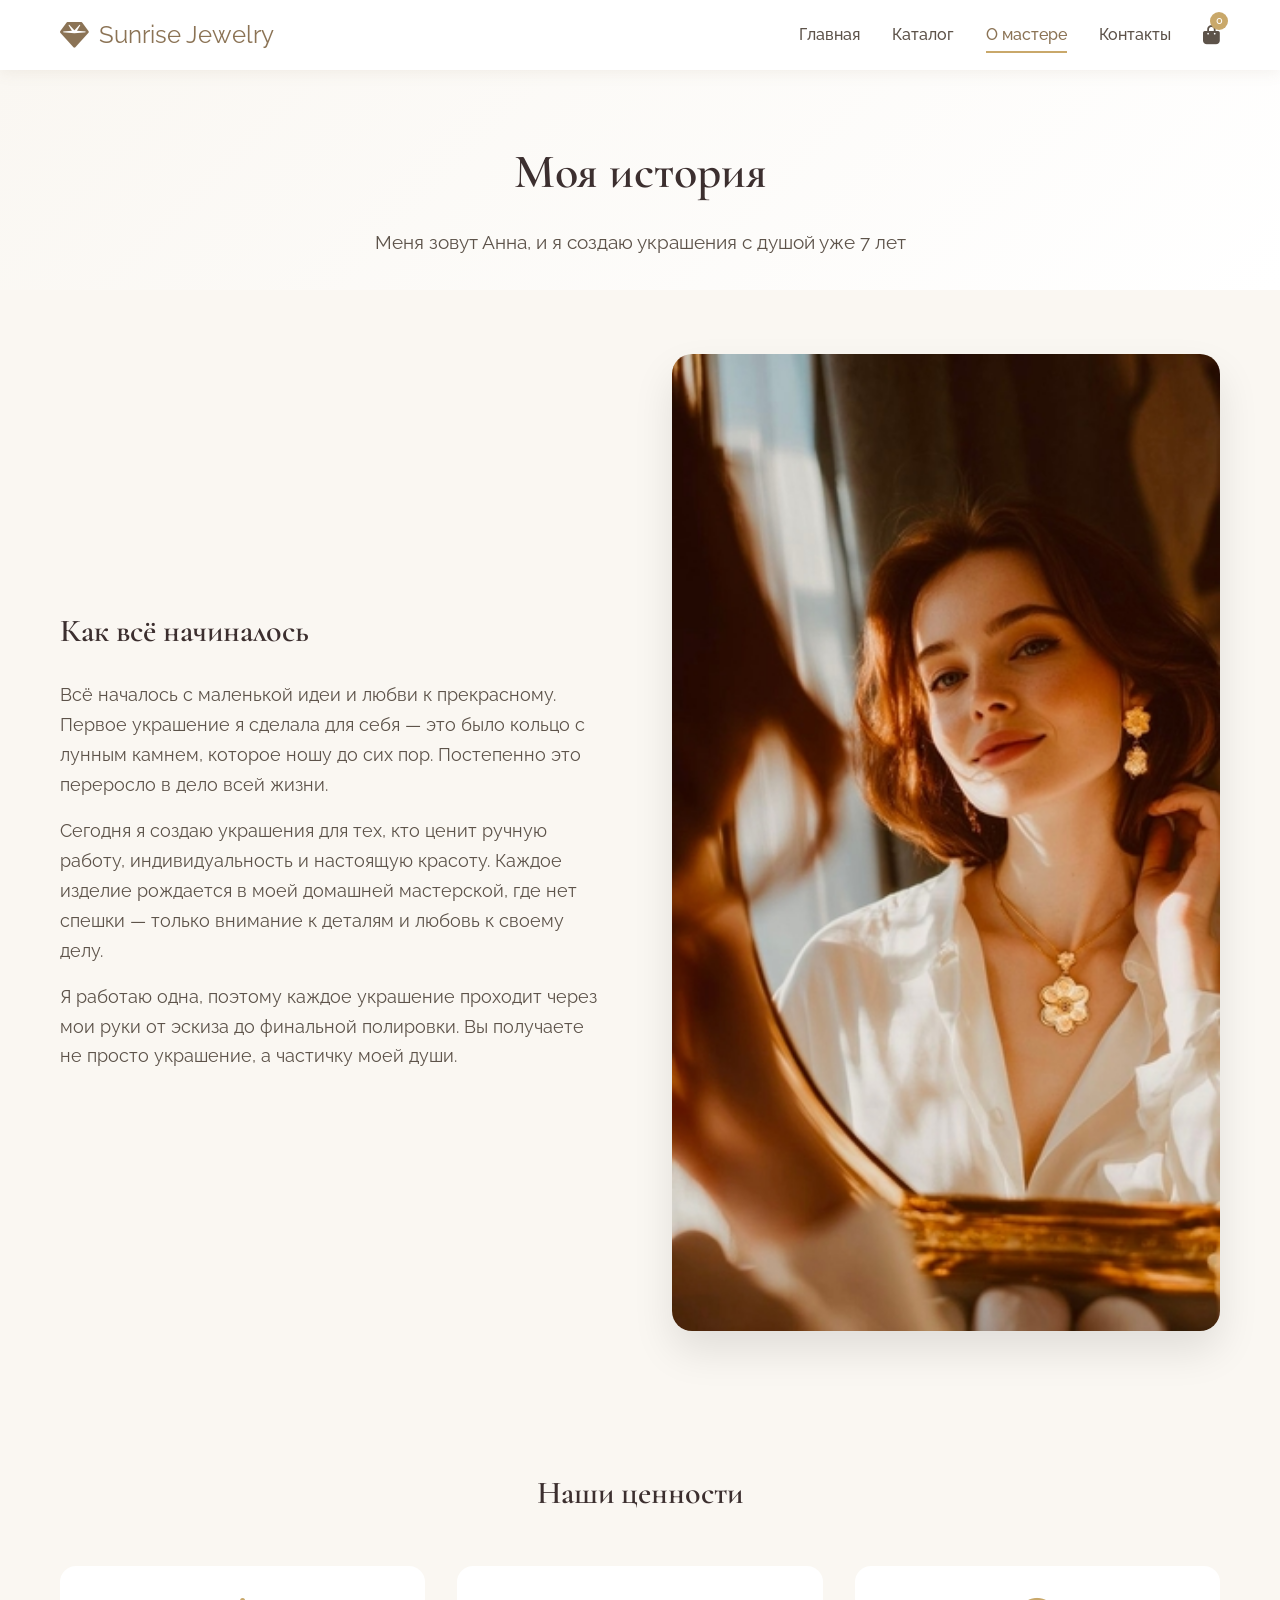
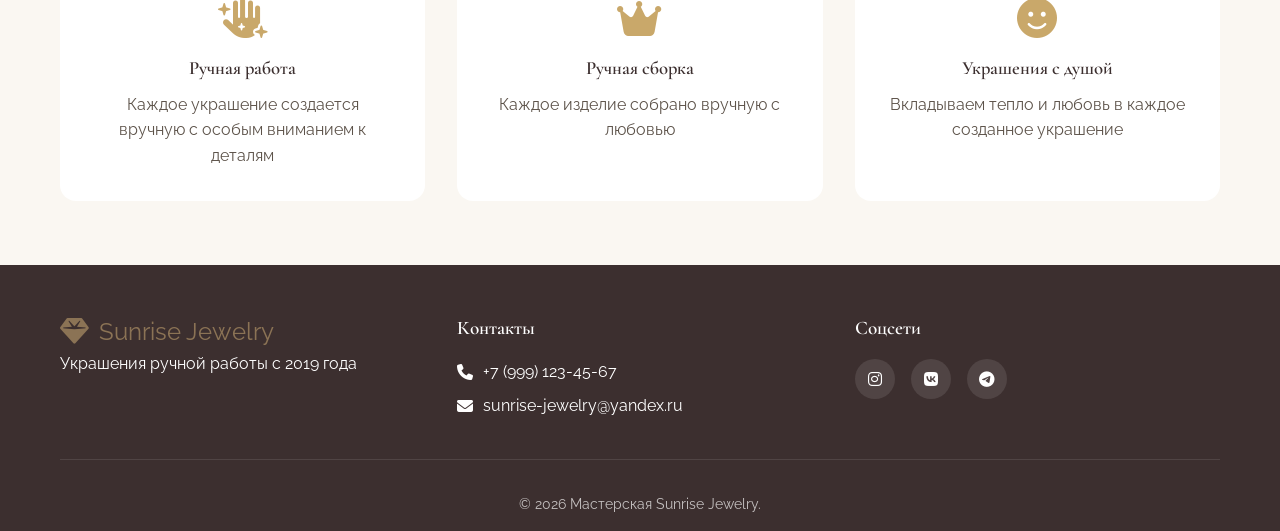
==== about.html @ 6f5cb9cb "Add files via upload" ====
<!DOCTYPE html>
<html lang="ru">
<head>
    <meta charset="UTF-8">
    <meta name="viewport" content="width=device-width, initial-scale=1.0">
    <title>О мастере - Sunrise Jewelry</title>
    <link rel="stylesheet" href="style.css">
    <link rel="stylesheet" href="https://cdnjs.cloudflare.com/ajax/libs/font-awesome/6.4.0/css/all.min.css">
    <link href="https://fonts.googleapis.com/css2?family=Cormorant+Garamond:wght@400;600&family=Raleway:wght@300;400;500&display=swap" rel="stylesheet">
</head>
<body>
    <nav class="navbar">
        <div class="container">
            <div class="logo">
                <i class="fas fa-gem"></i>
                <span>Sunrise Jewelry</span>
            </div>
            <div class="nav-links">
                <a href="index.html">Главная</a>
                <a href="catalog.html">Каталог</a>
                <a href="about.html" class="active">О мастере</a>
                <a href="contacts.html">Контакты</a>
                <a href="cart.html" class="cart-btn">
                    <i class="fas fa-shopping-bag"></i>
                    <span class="cart-count" id="cart-count">0</span>
                </a>
            </div>
        </div>
    </nav>

    <section class="about-hero">
        <div class="container">
            <h1>Моя история</h1>
            <p>Меня зовут Анна, и я создаю украшения с душой уже 7 лет</p>
        </div>
    </section>

    <section class="about-story">
        <div class="container">
            <div class="story-content">
                <div class="story-text">
                    <h2>Как всё начиналось</h2>
                    <p>Всё началось с маленькой идеи и любви к прекрасному. Первое украшение я сделала для себя — это было кольцо с лунным камнем, которое ношу до сих пор. Постепенно это переросло в дело всей жизни.</p>
                    <p>Сегодня я создаю украшения для тех, кто ценит ручную работу, индивидуальность и настоящую красоту. Каждое изделие рождается в моей домашней мастерской, где нет спешки — только внимание к деталям и любовь к своему делу.</p>
                    <p>Я работаю одна, поэтому каждое украшение проходит через мои руки от эскиза до финальной полировки. Вы получаете не просто украшение, а частичку моей души.</p>
                </div>
                <div class="story-image">
                    <img src="img/1.jpg" alt="Анна, мастер украшений">
                </div>
            </div>
        </div>
    </section>

    <section class="values">
        <div class="container">
            <h2>Наши ценности</h2>
            <div class="values-grid">
                <div class="value-card">
                    <i class="fas fa-hand-sparkles"></i>
                    <h3>Ручная работа</h3>
                    <p>Каждое украшение создается вручную с особым вниманием к деталям</p>
                </div>
                <div class="value-card">
                    <i class="fas fa-crown"></i>
                    <h3>Ручная сборка</h3>
                    <p>Каждое изделие собрано вручную с любовью</p>
                </div>
                <div class="value-card">
    		<i class="fas fa-smile"></i>
   		 <h3>Украшения с душой</h3>
 		   <p>Вкладываем тепло и любовь в каждое созданное украшение</p>
		</div>
            </div>
        </div>
    </section>

    <footer>
        <div class="container">
            <div class="footer-content">
                <div class="footer-section">
                    <div class="logo">
                        <i class="fas fa-gem"></i>
                        <span>Sunrise Jewelry</span>
                    </div>
                    <p>Украшения ручной работы с 2019 года</p>
                </div>
                <div class="footer-section">
                    <h4>Контакты</h4>
                    <p><i class="fas fa-phone"></i> +7 (999) 123-45-67</p>
                    <p><i class="fas fa-envelope"></i> sunrise-jewelry@yandex.ru</p>
                </div>
                <div class="footer-section">
                    <h4>Соцсети</h4>
                    <div class="social-links">
                        <a href="#"><i class="fab fa-instagram"></i></a>
                        <a href="#"><i class="fab fa-vk"></i></a>
                        <a href="#"><i class="fab fa-telegram"></i></a>
                    </div>
                </div>
            </div>
            <div class="footer-bottom">
                <p>&copy; 2026 Мастерская Sunrise Jewelry.</p>
            </div>
        </div>
    </footer>

    <script src="index.js"></script>
</body>
</html>
---- style.css ----
/* Основные стили для сайта украшений */
:root {
    --primary: #8B7355;       /* Коричневый */
    --secondary: #D4B996;     /* Бежевый */
    --accent: #C9A86A;        /* Золотистый */
    --light: #FAF7F2;         /* Светлый фон */
    --dark: #3C2F2F;          /* Темный текст */
    --text: #5D534A;          /* Основной текст */
}

* {
    margin: 0;
    padding: 0;
    box-sizing: border-box;
}

body {
    font-family: 'Raleway', sans-serif;
    color: var(--text);
    background-color: var(--light);
    line-height: 1.6;
}

h1, h2, h3, h4 {
    font-family: 'Cormorant Garamond', serif;
    font-weight: 600;
    color: var(--dark);
}

.container {
    max-width: 1200px;
    margin: 0 auto;
    padding: 0 20px;
}

/* Навигация */
.navbar {
    background-color: white;
    box-shadow: 0 2px 15px rgba(139, 115, 85, 0.1);
    position: sticky;
    top: 0;
    z-index: 1000;
    padding: 1rem 0;
}

.navbar .container {
    display: flex;
    justify-content: space-between;
    align-items: center;
}

.logo {
    display: flex;
    align-items: center;
    gap: 10px;
    font-size: 1.5rem;
    color: var(--primary);
    text-decoration: none;
}

.logo i {
    font-size: 1.8rem;
}

.nav-links {
    display: flex;
    gap: 2rem;
    align-items: center;
}

.nav-links a {
    text-decoration: none;
    color: var(--text);
    font-weight: 500;
    transition: color 0.3s;
    position: relative;
}

.nav-links a:hover,
.nav-links a.active {
    color: var(--primary);
}

.nav-links a.active::after {
    content: '';
    position: absolute;
    bottom: -5px;
    left: 0;
    width: 100%;
    height: 2px;
    background-color: var(--accent);
}

.cart-btn {
    position: relative;
    font-size: 1.2rem;
}

.cart-count {
    position: absolute;
    top: -8px;
    right: -8px;
    background: var(--accent);
    color: white;
    border-radius: 50%;
    width: 18px;
    height: 18px;
    font-size: 0.7rem;
    display: flex;
    align-items: center;
    justify-content: center;
}

/* Герой-секция */
.hero {
    height: 80vh;
    background: linear-gradient(rgba(139, 115, 85, 0.7), rgba(212, 185, 150, 0.5)),
                url('https://images.unsplash.com/photo-1535632066927-ab7c9ab60908?ixlib=rb-4.0.3&auto=format&fit=crop&w=1600&q=80');
    background-size: cover;
    background-position: center;
    display: flex;
    align-items: center;
    text-align: center;
    color: white;
}

.hero-overlay {
    width: 100%;
    padding: 2rem;
}

.hero h1 {
    font-size: 3.5rem;
    margin-bottom: 1rem;
    color: white;
    text-shadow: 1px 1px 3px rgba(0,0,0,0.3);
}

.hero p {
    font-size: 1.3rem;
    margin-bottom: 2rem;
    max-width: 600px;
    margin-left: auto;
    margin-right: auto;
}

.btn-hero {
    display: inline-block;
    background-color: var(--accent);
    color: white;
    padding: 15px 40px;
    text-decoration: none;
    border-radius: 30px;
    font-weight: 500;
    font-size: 1.1rem;
    transition: all 0.3s;
    border: 2px solid var(--accent);
}

.btn-hero:hover {
    background-color: transparent;
    color: white;
    transform: translateY(-3px);
    box-shadow: 0 5px 15px rgba(201, 168, 106, 0.4);
}

/* Категории */
.categories {
    padding: 5rem 0;
    background-color: white;
}

.categories h2 {
    text-align: center;
    margin-bottom: 3rem;
    font-size: 2.5rem;
}

.categories-grid {
    display: grid;
    grid-template-columns: repeat(auto-fit, minmax(250px, 1fr));
    gap: 2rem;
}

.category-card {
    text-align: center;
    transition: transform 0.3s;
}

.category-card:hover {
    transform: translateY(-10px);
}

.category-img {
    height: 200px;
    background-color: var(--light);
    border-radius: 10px;
    margin-bottom: 1rem;
    display: flex;
    align-items: center;
    justify-content: center;
    position: relative;
    overflow: hidden;
}

.category-img::before {
    content: '';
    position: absolute;
    width: 100%;
    height: 100%;
    background-size: cover;
    opacity: 0.8;
}

.category-img.rings::before {
    background-image: url('img/5.jpg');
}

.category-img.earrings::before {
    background-image: url('img/3.jpg');
}

.category-img.bracelets::before {
    background-image: url('img/2.jpg');
}

.category-img.necklaces::before {
    background-image: url('img/4.jpg');
}

.category-card h3 {
    margin-bottom: 0.5rem;
    font-size: 1.5rem;
}

/* О мастере */
.about {
    padding: 5rem 0;
    background-color: var(--light);
}

.about-content {
    display: grid;
    grid-template-columns: 1fr 1fr;
    gap: 4rem;
    align-items: center;
}

.about-text h2 {
    font-size: 2.5rem;
    margin-bottom: 1.5rem;
}

.about-text p {
    margin-bottom: 1.5rem;
    font-size: 1.1rem;
}

.btn-about {
    display: inline-block;
    padding: 12px 30px;
    background-color: transparent;
    color: var(--primary);
    border: 2px solid var(--primary);
    text-decoration: none;
    border-radius: 30px;
    margin-top: 1rem;
    transition: all 0.3s;
}

.btn-about:hover {
    background-color: var(--primary);
    color: white;
}

.about-image {
    height: 400px;
    background-color: white;
    border-radius: 10px;
    display: flex;
    align-items: center;
    justify-content: center;
    box-shadow: 0 10px 30px rgba(0,0,0,0.1);
}

.placeholder-image {
    text-align: center;
    color: var(--secondary);
}

.placeholder-image i {
    font-size: 5rem;
    margin-bottom: 1rem;
}

/* Процесс */
.process {
    padding: 5rem 0;
    background-color: white;
}

.process h2 {
    text-align: center;
    margin-bottom: 3rem;
    font-size: 2.5rem;
}

.process-steps {
    display: grid;
    grid-template-columns: repeat(auto-fit, minmax(200px, 1fr));
    gap: 2rem;
    text-align: center;
}

.step-icon {
    width: 80px;
    height: 80px;
    background-color: var(--light);
    border-radius: 50%;
    display: flex;
    align-items: center;
    justify-content: center;
    margin: 0 auto 1rem;
    font-size: 2rem;
    color: var(--primary);
}

/* Футер */
footer {
    background-color: var(--dark);
    color: white;
    padding: 3rem 0 1rem;
}

.footer-content {
    display: grid;
    grid-template-columns: repeat(auto-fit, minmax(250px, 1fr));
    gap: 2rem;
    margin-bottom: 2rem;
}

.footer-section h4 {
    color: white;
    margin-bottom: 1rem;
    font-size: 1.2rem;
}

.footer-section p {
    margin-bottom: 0.5rem;
    display: flex;
    align-items: center;
    gap: 10px;
}

.social-links {
    display: flex;
    gap: 1rem;
    margin-top: 1rem;
}

.social-links a {
    display: inline-flex;
    align-items: center;
    justify-content: center;
    width: 40px;
    height: 40px;
    background-color: rgba(255,255,255,0.1);
    border-radius: 50%;
    color: white;
    text-decoration: none;
    transition: background-color 0.3s;
}

.social-links a:hover {
    background-color: var(--accent);
}

.subscribe {
    display: flex;
    margin-top: 1rem;
}

.subscribe input {
    flex: 1;
    padding: 10px;
    border: none;
    border-radius: 4px 0 0 4px;
}

.subscribe button {
    background-color: var(--accent);
    color: white;
    border: none;
    padding: 10px 20px;
    border-radius: 0 4px 4px 0;
    cursor: pointer;
}

.footer-bottom {
    text-align: center;
    padding-top: 2rem;
    border-top: 1px solid rgba(255,255,255,0.1);
    font-size: 0.9rem;
    color: rgba(255,255,255,0.7);
}

/* Адаптивность */
@media (max-width: 768px) {
    .hero h1 {
        font-size: 2.5rem;
    }
    
    .nav-links {
        display: none; /* Здесь нужно будет сделать бургер-меню */
    }
    
    .about-content {
        grid-template-columns: 1fr;
    }
    
    .process-steps {
        grid-template-columns: repeat(2, 1fr);
    }
}
/* ===== СТРАНИЦА КАТАЛОГА ===== */

.catalog-header {
    background: linear-gradient(135deg, var(--light) 0%, white 100%);
    padding: 4rem 0 2rem;
    text-align: center;
}

.catalog-header h1 {
    font-size: 3rem;
    margin-bottom: 0.5rem;
}

.catalog-header p {
    font-size: 1.2rem;
    color: var(--text);
}

.catalog-section {
    padding: 2rem 0 4rem;
}

.catalog-layout {
    display: grid;
    grid-template-columns: 280px 1fr;
    gap: 2rem;
}

/* Боковая панель фильтров */
.filters-sidebar {
    background: white;
    padding: 1.5rem;
    border-radius: 12px;
    box-shadow: 0 2px 10px rgba(0,0,0,0.05);
    position: sticky;
    top: 100px;
    height: fit-content;
}

.filters-sidebar h3 {
    margin-bottom: 1.5rem;
    font-size: 1.3rem;
    display: flex;
    align-items: center;
    gap: 0.5rem;
}

.filter-group {
    margin-bottom: 1.5rem;
    padding-bottom: 1.5rem;
    border-bottom: 1px solid #eee;
}

.filter-group h4 {
    margin-bottom: 1rem;
    font-size: 1rem;
    color: var(--dark);
}

.filter-options {
    display: flex;
    flex-direction: column;
    gap: 0.75rem;
}

.filter-checkbox {
    display: flex;
    align-items: center;
    gap: 0.5rem;
    cursor: pointer;
    font-size: 0.95rem;
    color: var(--text);
    transition: color 0.3s;
}

.filter-checkbox:hover {
    color: var(--primary);
}

.filter-checkbox input {
    width: 18px;
    height: 18px;
    cursor: pointer;
    accent-color: var(--accent);
}

/* Ползунок цены */
.price-range {
    padding: 0.5rem 0;
}

.price-range input {
    width: 100%;
    margin-bottom: 1rem;
}

.price-values {
    display: flex;
    justify-content: space-between;
    font-size: 0.9rem;
    color: var(--text);
}

.price-values span {
    background: var(--light);
    padding: 0.25rem 0.75rem;
    border-radius: 20px;
}

.btn-reset-filters {
    width: 100%;
    padding: 0.75rem;
    background: transparent;
    border: 1px solid var(--secondary);
    border-radius: 8px;
    color: var(--primary);
    cursor: pointer;
    transition: all 0.3s;
    font-size: 0.9rem;
}

.btn-reset-filters:hover {
    background: var(--secondary);
    color: var(--dark);
}

/* Шапка товаров */
.products-header {
    display: flex;
    justify-content: space-between;
    align-items: center;
    margin-bottom: 2rem;
    flex-wrap: wrap;
    gap: 1rem;
}

.products-count {
    color: var(--text);
    font-size: 0.9rem;
}

.sort-select {
    padding: 0.5rem 1rem;
    border: 1px solid var(--secondary);
    border-radius: 8px;
    background: white;
    color: var(--dark);
    cursor: pointer;
    font-family: inherit;
}

/* Карточка товара в каталоге */
.product-card {
    background: white;
    border-radius: 12px;
    overflow: hidden;
    box-shadow: 0 2px 10px rgba(0,0,0,0.05);
    transition: all 0.3s;
    position: relative;
}

.product-card:hover {
    transform: translateY(-5px);
    box-shadow: 0 10px 30px rgba(139, 115, 85, 0.15);
}

.product-badge {
    position: absolute;
    top: 1rem;
    left: 1rem;
    background: var(--accent);
    color: white;
    padding: 0.25rem 0.75rem;
    border-radius: 20px;
    font-size: 0.75rem;
    font-weight: 500;
    z-index: 1;
}

.product-image {
    height: 250px;
    background-color: var(--light);
    display: flex;
    align-items: center;
    justify-content: center;
    position: relative;
    overflow: hidden;
}

.product-image img {
    width: 100%;
    height: 100%;
    object-fit: cover;
    transition: transform 0.3s;
}

.product-card:hover .product-image img {
    transform: scale(1.05);
}

.product-info {
    padding: 1.25rem;
}

.product-category {
    font-size: 0.75rem;
    color: var(--accent);
    text-transform: uppercase;
    letter-spacing: 1px;
    margin-bottom: 0.5rem;
}

.product-title {
    font-size: 1.1rem;
    font-weight: 500;
    margin-bottom: 0.5rem;
    color: var(--dark);
}

.product-description {
    font-size: 0.85rem;
    color: var(--text);
    margin-bottom: 1rem;
    line-height: 1.4;
}

.product-meta {
    display: flex;
    justify-content: space-between;
    align-items: center;
    margin-bottom: 1rem;
}

.product-price {
    font-size: 1.3rem;
    font-weight: 600;
    color: var(--primary);
}

.product-original-price {
    font-size: 0.8rem;
    color: #999;
    text-decoration: line-through;
    margin-left: 0.5rem;
}

.btn-cart {
    background: var(--light);
    border: none;
    padding: 0.5rem;
    border-radius: 8px;
    cursor: pointer;
    color: var(--primary);
    transition: all 0.3s;
    width: 36px;
    height: 36px;
}

.btn-cart:hover {
    background: var(--accent);
    color: white;
}

.btn-details {
    display: block;
    width: 100%;
    padding: 0.6rem;
    background: transparent;
    border: 1px solid var(--secondary);
    border-radius: 6px;
    color: var(--text);
    text-align: center;
    text-decoration: none;
    font-size: 0.85rem;
    transition: all 0.3s;
    margin-top: 0.5rem;
}

.btn-details:hover {
    background: var(--secondary);
    color: var(--dark);
}

/* Пустое состояние */
.empty-products {
    text-align: center;
    padding: 4rem;
    background: white;
    border-radius: 12px;
}

.empty-products i {
    font-size: 4rem;
    color: var(--secondary);
    margin-bottom: 1rem;
}

/* Адаптивность каталога */
@media (max-width: 992px) {
    .catalog-layout {
        grid-template-columns: 1fr;
    }
    
    .filters-sidebar {
        position: static;
    }
}

@media (max-width: 768px) {
    .products-header {
        flex-direction: column;
        align-items: flex-start;
    }
    
    .product-image {
        height: 200px;
    }
}
/* Убираем оформление ссылок у карточек категорий */
.category-card {
    text-decoration: none;  /* убираем подчеркивание */
    color: inherit;         /* наследуем цвет от родителя */
    display: block;         /* чтобы вся карточка была кликабельной */
}

.category-card h3,
.category-card p {
    color: var(--dark);     /* возвращаем темный цвет тексту */
    text-decoration: none;  /* убираем подчеркивание */
}

.category-card:hover h3 {
    color: var(--primary);  /* при наведении меняем цвет на основной */
}
/* ===== СТРАНИЦА КОРЗИНЫ ===== */

.cart-header {
    background: linear-gradient(135deg, var(--light) 0%, white 100%);
    padding: 3rem 0 2rem;
    text-align: center;
}

.cart-header h1 {
    font-size: 3rem;
    margin-bottom: 0.5rem;
}

.cart-section {
    padding: 2rem 0 4rem;
}

.cart-layout {
    display: grid;
    grid-template-columns: 1fr 380px;
    gap: 2rem;
}

/* Товары в корзине */
.cart-items h2 {
    margin-bottom: 1.5rem;
    font-size: 1.5rem;
}

.cart-item {
    display: flex;
    gap: 1.5rem;
    background: white;
    padding: 1rem;
    border-radius: 12px;
    margin-bottom: 1rem;
    box-shadow: 0 2px 8px rgba(0,0,0,0.05);
}

.cart-item-image {
    width: 100px;
    height: 100px;
    border-radius: 8px;
    overflow: hidden;
}

.cart-item-image img {
    width: 100%;
    height: 100%;
    object-fit: cover;
}

.cart-item-details {
    flex: 1;
}

.cart-item-title {
    font-size: 1.1rem;
    font-weight: 500;
    margin-bottom: 0.25rem;
}

.cart-item-price {
    color: var(--primary);
    font-weight: 600;
}

.cart-item-remove {
    background: none;
    border: none;
    color: #999;
    cursor: pointer;
    font-size: 1.2rem;
    transition: color 0.3s;
}

.cart-item-remove:hover {
    color: #e74c3c;
}

/* Итого */
.cart-summary {
    background: white;
    padding: 1.5rem;
    border-radius: 12px;
    box-shadow: 0 2px 8px rgba(0,0,0,0.05);
    position: sticky;
    top: 100px;
    height: fit-content;
}

.cart-summary h2 {
    margin-bottom: 1rem;
    font-size: 1.3rem;
}

.summary-details {
    border-top: 1px solid #eee;
    margin-bottom: 1.5rem;
}

.summary-row {
    display: flex;
    justify-content: space-between;
    padding: 0.75rem 0;
    border-bottom: 1px solid #eee;
}

.summary-row.total {
    font-weight: 700;
    font-size: 1.2rem;
    color: var(--dark);
    border-bottom: none;
}

.btn-checkout {
    width: 100%;
    padding: 1rem;
    background: var(--accent);
    color: white;
    border: none;
    border-radius: 8px;
    font-size: 1rem;
    font-weight: 600;
    cursor: pointer;
    transition: background 0.3s;
    margin-bottom: 1rem;
}

.btn-checkout:hover {
    background: #b8945a;
}

.btn-continue {
    display: block;
    text-align: center;
    padding: 0.8rem;
    background: transparent;
    border: 1px solid var(--secondary);
    border-radius: 8px;
    color: var(--text);
    text-decoration: none;
    font-size: 0.9rem;
    transition: all 0.3s;
}

.btn-continue:hover {
    background: var(--secondary);
}

/* Модальное окно */
.modal {
    position: fixed;
    top: 0;
    left: 0;
    width: 100%;
    height: 100%;
    background: rgba(0,0,0,0.5);
    display: flex;
    align-items: center;
    justify-content: center;
    z-index: 2000;
}

.modal-content {
    background: white;
    padding: 2rem;
    border-radius: 16px;
    max-width: 500px;
    width: 90%;
    max-height: 90vh;
    overflow-y: auto;
    position: relative;
}

.close-modal {
    position: absolute;
    top: 1rem;
    right: 1.5rem;
    font-size: 1.8rem;
    cursor: pointer;
    color: #999;
}

.close-modal:hover {
    color: var(--dark);
}

.form-group {
    margin-bottom: 1rem;
}

.form-group label {
    display: block;
    margin-bottom: 0.5rem;
    font-weight: 500;
}

.form-group input,
.form-group textarea {
    width: 100%;
    padding: 0.75rem;
    border: 1px solid var(--secondary);
    border-radius: 8px;
    font-family: inherit;
}

.btn-submit {
    width: 100%;
    padding: 0.75rem;
    background: var(--primary);
    color: white;
    border: none;
    border-radius: 8px;
    font-size: 1rem;
    cursor: pointer;
}

.success-message {
    background: #d4edda;
    color: #155724;
    padding: 1rem;
    border-radius: 8px;
    margin-top: 1rem;
}

.error-message {
    background: #f8d7da;
    color: #721c24;
    padding: 1rem;
    border-radius: 8px;
    margin-top: 1rem;
}

.empty-cart {
    text-align: center;
    padding: 4rem;
    background: white;
    border-radius: 12px;
}

.empty-cart i {
    font-size: 4rem;
    color: var(--secondary);
    margin-bottom: 1rem;
}

/* Адаптивность */
@media (max-width: 768px) {
    .cart-layout {
        grid-template-columns: 1fr;
    }
    
    .cart-summary {
        position: static;
    }
    
    .cart-item {
        flex-wrap: wrap;
    }
}
/* ===== СТРАНИЦА КОНТАКТОВ ===== */

.contacts-hero {
    background: linear-gradient(135deg, var(--light) 0%, white 100%);
    padding: 4rem 0 2rem;
    text-align: center;
}

.contacts-hero h1 {
    font-size: 3rem;
    margin-bottom: 0.5rem;
}

.contacts-info {
    padding: 4rem 0;
}

.contacts-grid {
    display: grid;
    grid-template-columns: repeat(auto-fit, minmax(250px, 1fr));
    gap: 2rem;
}

.contact-card {
    background: white;
    padding: 2rem;
    border-radius: 16px;
    text-align: center;
    box-shadow: 0 2px 10px rgba(0,0,0,0.05);
    transition: transform 0.3s;
}

.contact-card:hover {
    transform: translateY(-5px);
}

.contact-card i {
    font-size: 2.5rem;
    color: var(--accent);
    margin-bottom: 1rem;
}

.contact-card h3 {
    margin-bottom: 1rem;
}

.contact-card p {
    color: var(--text);
    line-height: 1.5;
}

.contact-card .small {
    font-size: 0.8rem;
    color: #999;
    margin-top: 0.5rem;
}

/* Социальные сети */
.social-section {
    background-color: var(--light);
    padding: 4rem 0;
}

.social-section h2 {
    text-align: center;
    font-size: 2rem;
    margin-bottom: 2rem;
}

.social-grid {
    display: grid;
    grid-template-columns: repeat(auto-fit, minmax(250px, 1fr));
    gap: 2rem;
    max-width: 800px;
    margin: 0 auto;
}

.social-link {
    background: white;
    padding: 1.5rem;
    border-radius: 16px;
    text-align: center;
    text-decoration: none;
    transition: all 0.3s;
    display: block;
}

.social-link i {
    font-size: 2.5rem;
    margin-bottom: 0.5rem;
}

.social-link span {
    display: block;
    font-weight: 600;
    margin-bottom: 0.25rem;
}

.social-link p {
    font-size: 0.85rem;
    color: var(--text);
}

.social-link.instagram i { color: #E4405F; }
.social-link.vk i { color: #0077FF; }
.social-link.telegram i { color: #26A5E4; }

.social-link:hover {
    transform: translateY(-5px);
    box-shadow: 0 10px 20px rgba(0,0,0,0.1);
}

/* Карта */
.map-section {
    padding: 4rem 0;
}

.map-section h2 {
    text-align: center;
    font-size: 2rem;
    margin-bottom: 2rem;
}

.map-container {
    max-width: 800px;
    margin: 0 auto;
}
/* ===== СТРАНИЦА "О МАСТЕРЕ" ===== */

.about-hero {
    background: linear-gradient(135deg, var(--light) 0%, white 100%);
    padding: 4rem 0 2rem;
    text-align: center;
}

.about-hero h1 {
    font-size: 3rem;
    margin-bottom: 1rem;
}

.about-hero p {
    font-size: 1.2rem;
    max-width: 800px;
    margin: 0 auto;
    color: var(--text);
}

.about-story {
    padding: 4rem 0;
}

.story-content {
    display: grid;
    grid-template-columns: 1fr 1fr;
    gap: 4rem;
    align-items: center;
}

.story-text h2 {
    font-size: 2rem;
    margin-bottom: 1.5rem;
}

.story-text p {
    margin-bottom: 1rem;
    font-size: 1.1rem;
    line-height: 1.7;
}

.story-image img {
    width: 100%;
    border-radius: 20px;
    box-shadow: 0 20px 40px rgba(0,0,0,0.1);
}

.values {
    background-color: var(--light);
    padding: 4rem 0;
}

.values h2 {
    text-align: center;
    font-size: 2rem;
    margin-bottom: 3rem;
}

.values-grid {
    display: grid;
    grid-template-columns: repeat(auto-fit, minmax(280px, 1fr));
    gap: 2rem;
}

.value-card {
    background: white;
    padding: 2rem;
    border-radius: 16px;
    text-align: center;
    transition: transform 0.3s;
}

.value-card:hover {
    transform: translateY(-5px);
}

.value-card i {
    font-size: 2.5rem;
    color: var(--accent);
    margin-bottom: 1rem;
}

.value-card h3 {
    margin-bottom: 0.5rem;
}

@media (max-width: 768px) {
    .story-content {
        grid-template-columns: 1fr;
    }
    
    .about-hero h1 {
        font-size: 2rem;
    }
}
/* ===== БЛОК ДОСТАВКИ ===== */

.delivery-info {
    padding: 4rem 0;
    background-color: var(--light);
}

.delivery-card {
    background: white;
    padding: 2.5rem;
    border-radius: 20px;
    text-align: center;
    max-width: 600px;
    margin: 0 auto;
    box-shadow: 0 5px 20px rgba(0,0,0,0.05);
}

.delivery-card i {
    font-size: 3rem;
    color: var(--accent);
    margin-bottom: 1rem;
}

.delivery-card h3 {
    margin-bottom: 0.5rem;
}

.delivery-card .small {
    font-size: 0.85rem;
    color: var(--text);
    margin-top: 0.5rem;
}
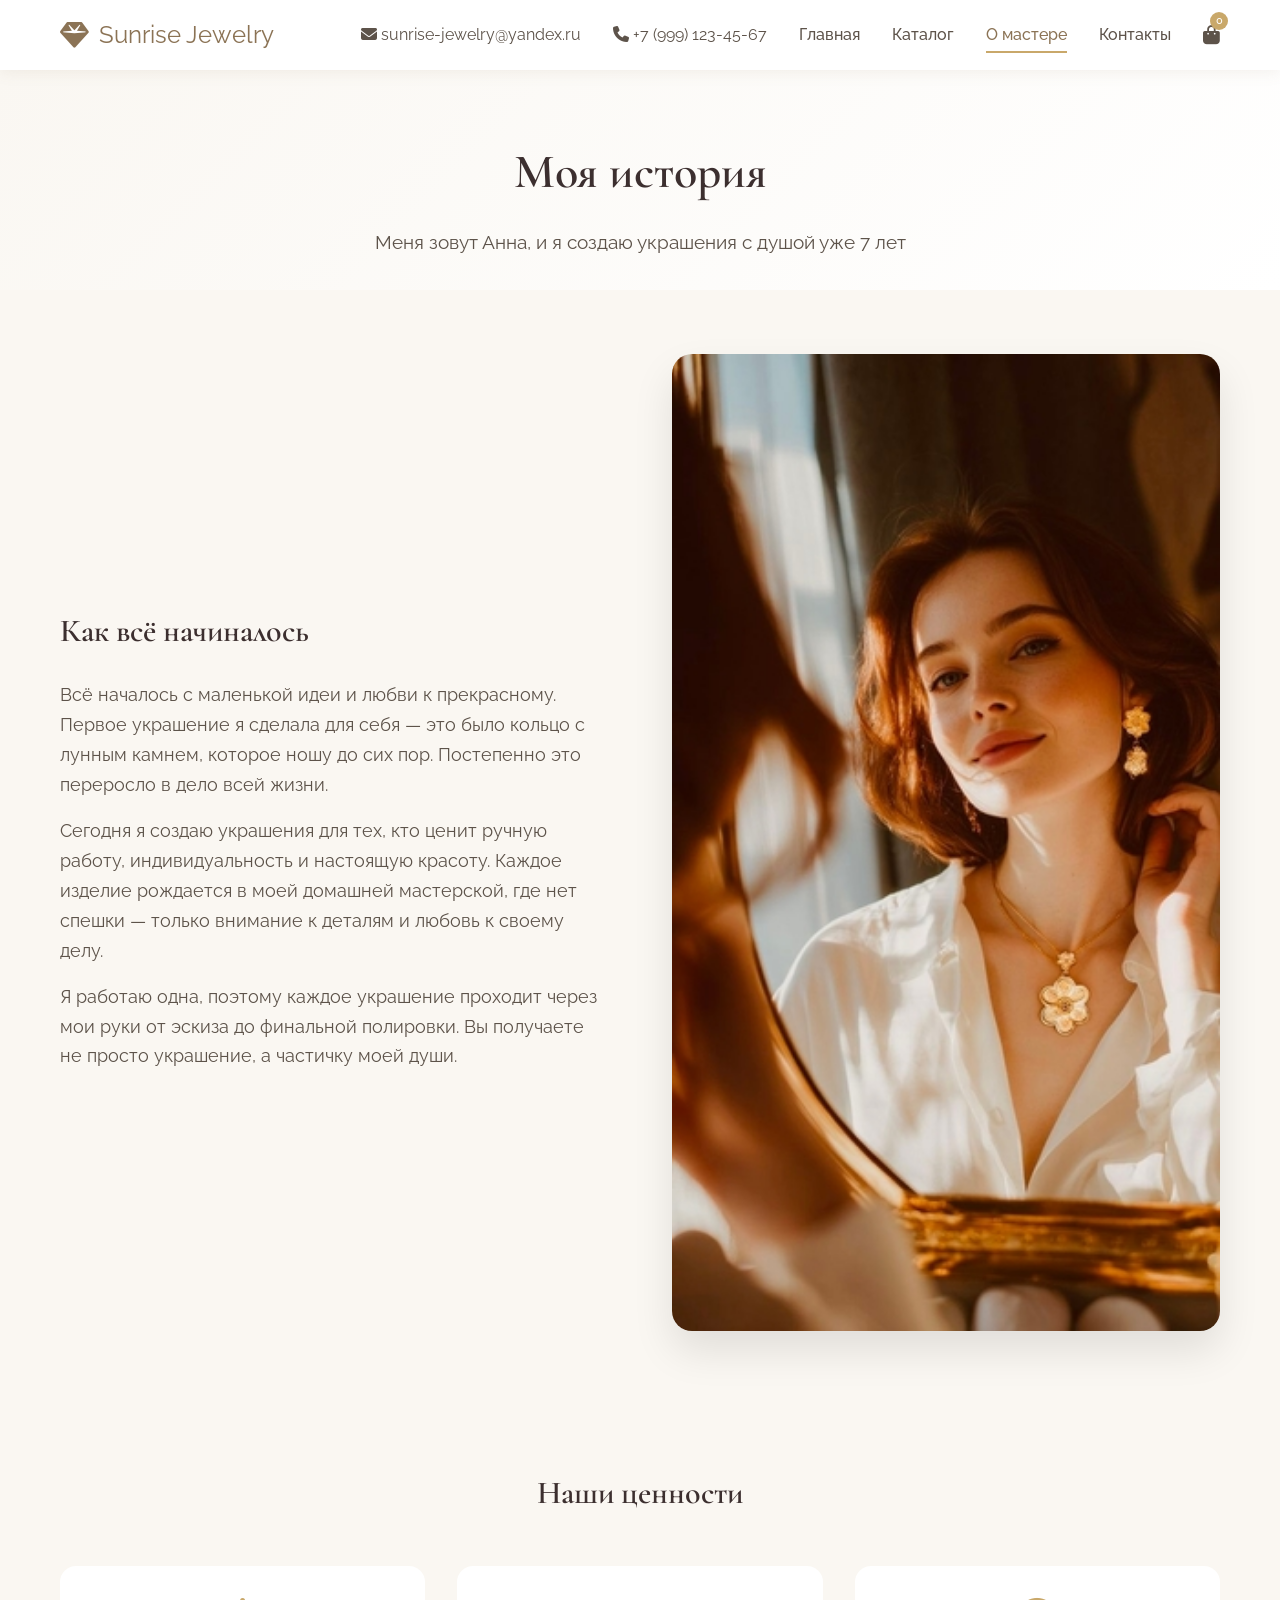
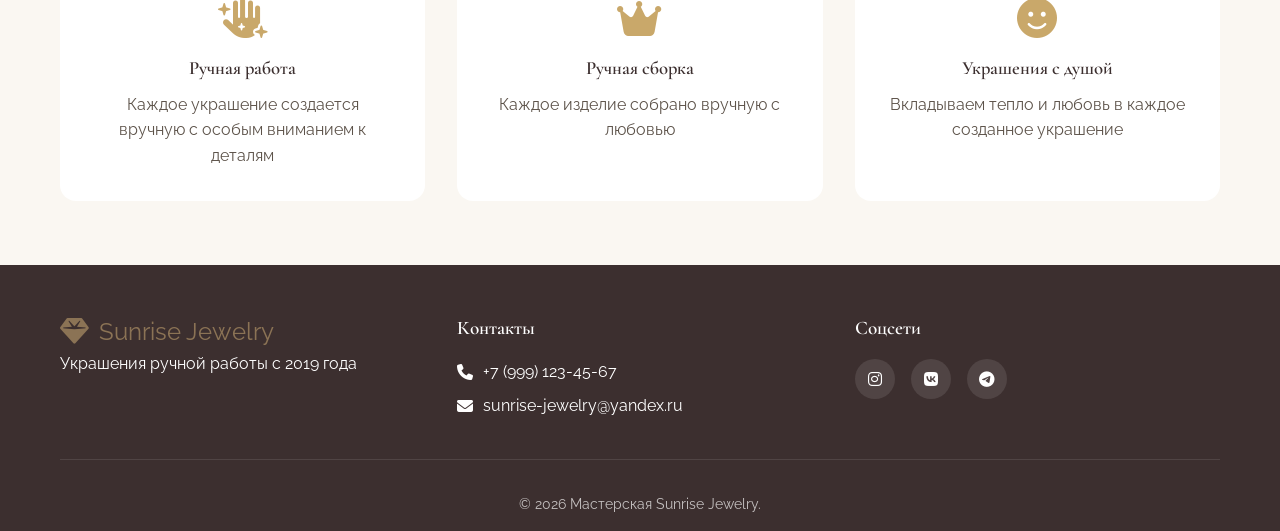
==== commit a0e27643: "Add files via upload" ====
--- a/about.html
+++ b/about.html
@@ -16,6 +16,8 @@
                 <span>Sunrise Jewelry</span>
             </div>
             <div class="nav-links">
+		<p><i class="fas fa-envelope"></i>  sunrise-jewelry@yandex.ru
+		<p><i class="fas fa-phone"></i> +7 (999) 123-45-67</p>
                 <a href="index.html">Главная</a>
                 <a href="catalog.html">Каталог</a>
                 <a href="about.html" class="active">О мастере</a>
--- a/style.css
+++ b/style.css
@@ -113,7 +113,7 @@
 
 /* Герой-секция */
 .hero {
-    height: 80vh;
+    height: 60vh;
     background: linear-gradient(rgba(139, 115, 85, 0.7), rgba(212, 185, 150, 0.5)),
                 url('https://images.unsplash.com/photo-1535632066927-ab7c9ab60908?ixlib=rb-4.0.3&auto=format&fit=crop&w=1600&q=80');
     background-size: cover;
@@ -574,6 +574,12 @@
 }
 
 /* Карточка товара в каталоге */
+.products-grid {
+    display: grid;
+    grid-template-columns: repeat(2, 1fr);  /* ← 2 карточки в ряд */
+    gap: 2rem;
+}
+
 .product-card {
     background: white;
     border-radius: 12px;
@@ -704,6 +710,7 @@
     background: var(--secondary);
     color: var(--dark);
 }
+
 
 /* Пустое состояние */
 .empty-products {
@@ -1271,4 +1278,123 @@
     font-size: 0.85rem;
     color: var(--text);
     margin-top: 0.5rem;
-}+}
+/* ===== СЛАЙДЕР ===== */
+.slider-container {
+    width: 100%;
+    max-width: 1200px;
+    margin: 2rem auto 0;
+    position: relative;
+    border-radius: 20px;
+    overflow: hidden;
+}
+
+.slider {
+    position: relative;
+    width: 100%;
+    overflow: hidden;
+    border-radius: 16px;
+    box-shadow: 0 10px 30px rgba(0,0,0,0.1);
+}
+
+.slider-wrapper {
+    display: flex;
+    transition: transform 0.5s ease-in-out;
+}
+
+.slide {
+    min-width: 100%;
+    height: 400px;
+}
+
+.slide img {
+    width: 100%;
+    height: 100%;
+    object-fit: cover;
+}
+
+/* Кнопки */
+.slider-btn {
+    position: absolute;
+    top: 50%;
+    transform: translateY(-50%);
+    background: rgba(0,0,0,0.5);
+    color: white;
+    border: none;
+    width: 40px;
+    height: 40px;
+    border-radius: 50%;
+    cursor: pointer;
+    font-size: 1.5rem;
+    display: flex;
+    align-items: center;
+    justify-content: center;
+    transition: background 0.3s;
+    z-index: 10;
+}
+
+.slider-btn:hover {
+    background: rgba(0,0,0,0.8);
+}
+
+.prev {
+    left: 20px;
+}
+
+.next {
+    right: 20px;
+}
+
+/* Точки */
+.slider-dots {
+    display: flex;
+    justify-content: center;
+    gap: 10px;
+    margin-top: 15px;
+}
+
+.dot {
+    width: 10px;
+    height: 10px;
+    background: var(--secondary);
+    border-radius: 50%;
+    cursor: pointer;
+    transition: background 0.3s;
+}
+
+.dot.active {
+    background: var(--accent);
+}
+
+/* Адаптивность */
+@media (max-width: 768px) {
+    .slide {
+        height: 250px;
+    }
+    
+    .slider-btn {
+        width: 30px;
+        height: 30px;
+        font-size: 1rem;
+    }
+}
+/* Бейдж "Акция" на слайдере */
+.slide {
+    position: relative;
+}
+
+.slider-badge {
+    position: absolute;
+    top: 20px;
+    left: 20px;
+    background: #e74c3c;
+    color: white;
+    padding: 8px 20px;
+    border-radius: 30px;
+    font-size: 0.9rem;
+    font-weight: 600;
+    letter-spacing: 1px;
+    z-index: 10;
+    box-shadow: 0 2px 10px rgba(0,0,0,0.2);
+    text-transform: uppercase;
+}
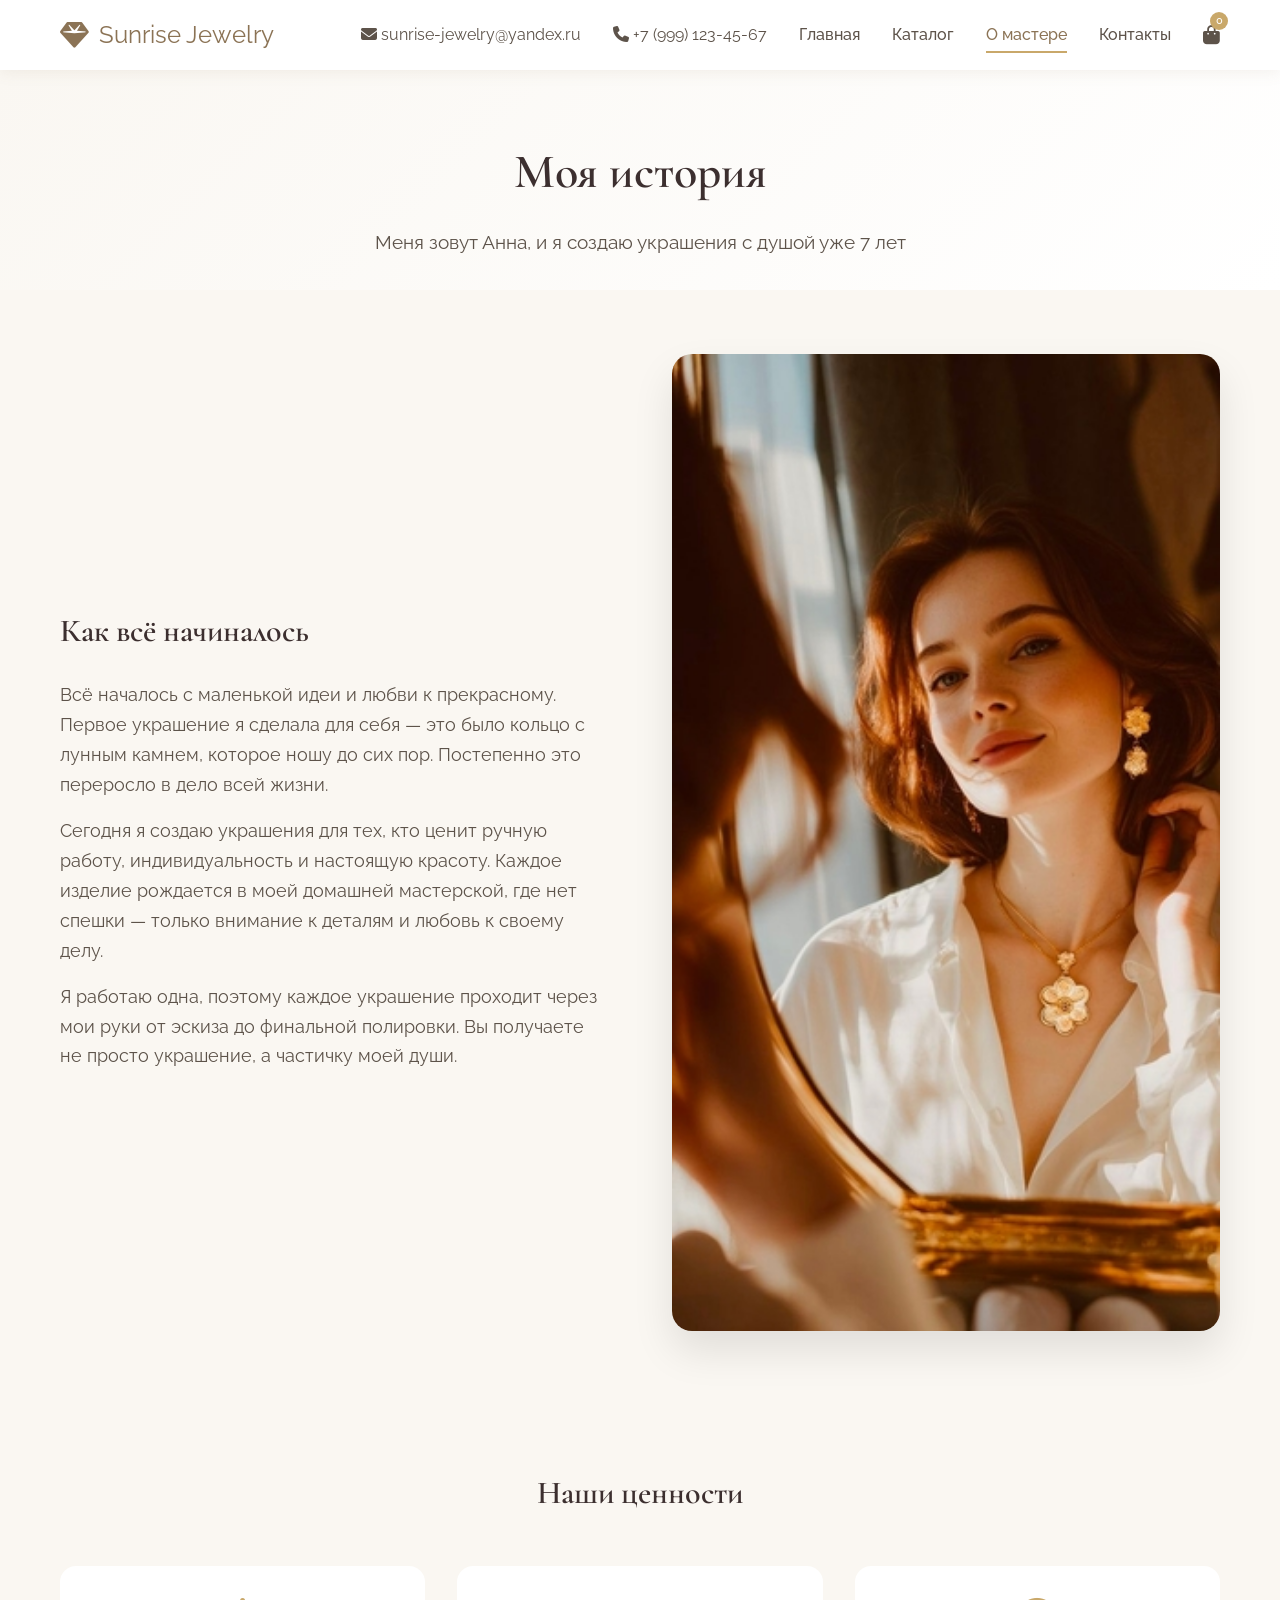
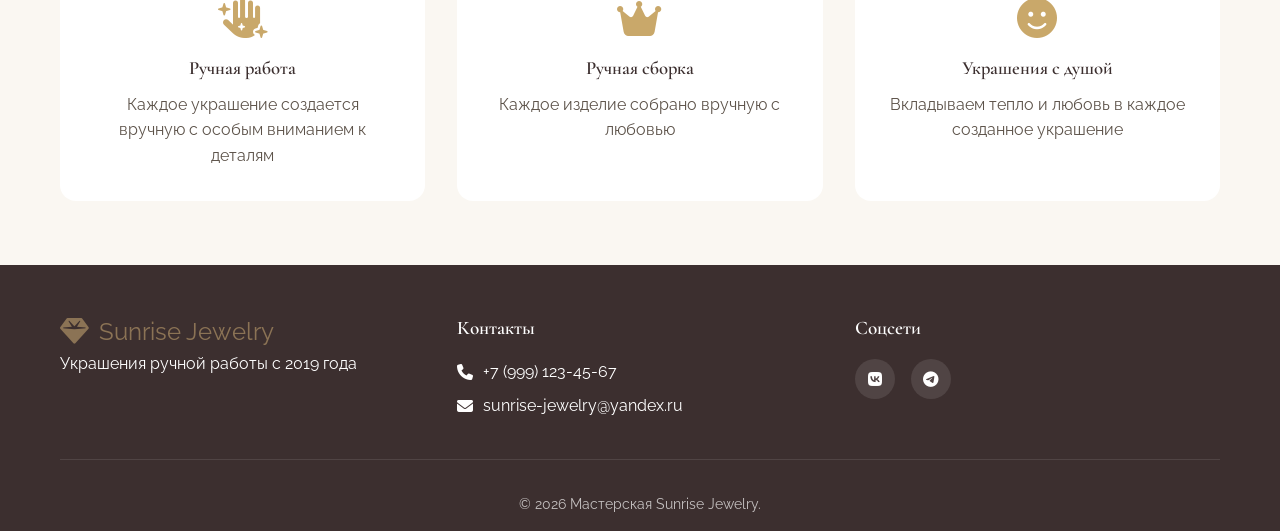
==== commit f4c66100: "Add files via upload" ====
--- a/about.html
+++ b/about.html
@@ -94,9 +94,8 @@
                 <div class="footer-section">
                     <h4>Соцсети</h4>
                     <div class="social-links">
-                        <a href="#"><i class="fab fa-instagram"></i></a>
-                        <a href="#"><i class="fab fa-vk"></i></a>
-                        <a href="#"><i class="fab fa-telegram"></i></a>
+                        <a href="https://vk.com/sterlitamak_adm"><i class="fab fa-vk"></i></a>
+                        <a href="https://t.me/sterlitamakadm"><i class="fab fa-telegram"></i></a>
                     </div>
                 </div>
             </div>
--- a/style.css
+++ b/style.css
@@ -1398,3 +1398,11 @@
     box-shadow: 0 2px 10px rgba(0,0,0,0.2);
     text-transform: uppercase;
 }
+ /* Стили для отображения остатка товара */
+.product-stock {
+    font-size: 0.85rem;
+    margin-bottom: 0.75rem;
+    padding: 0.25rem 0;
+    color: #2ecc71;
+    font-weight: 500;
+} 
